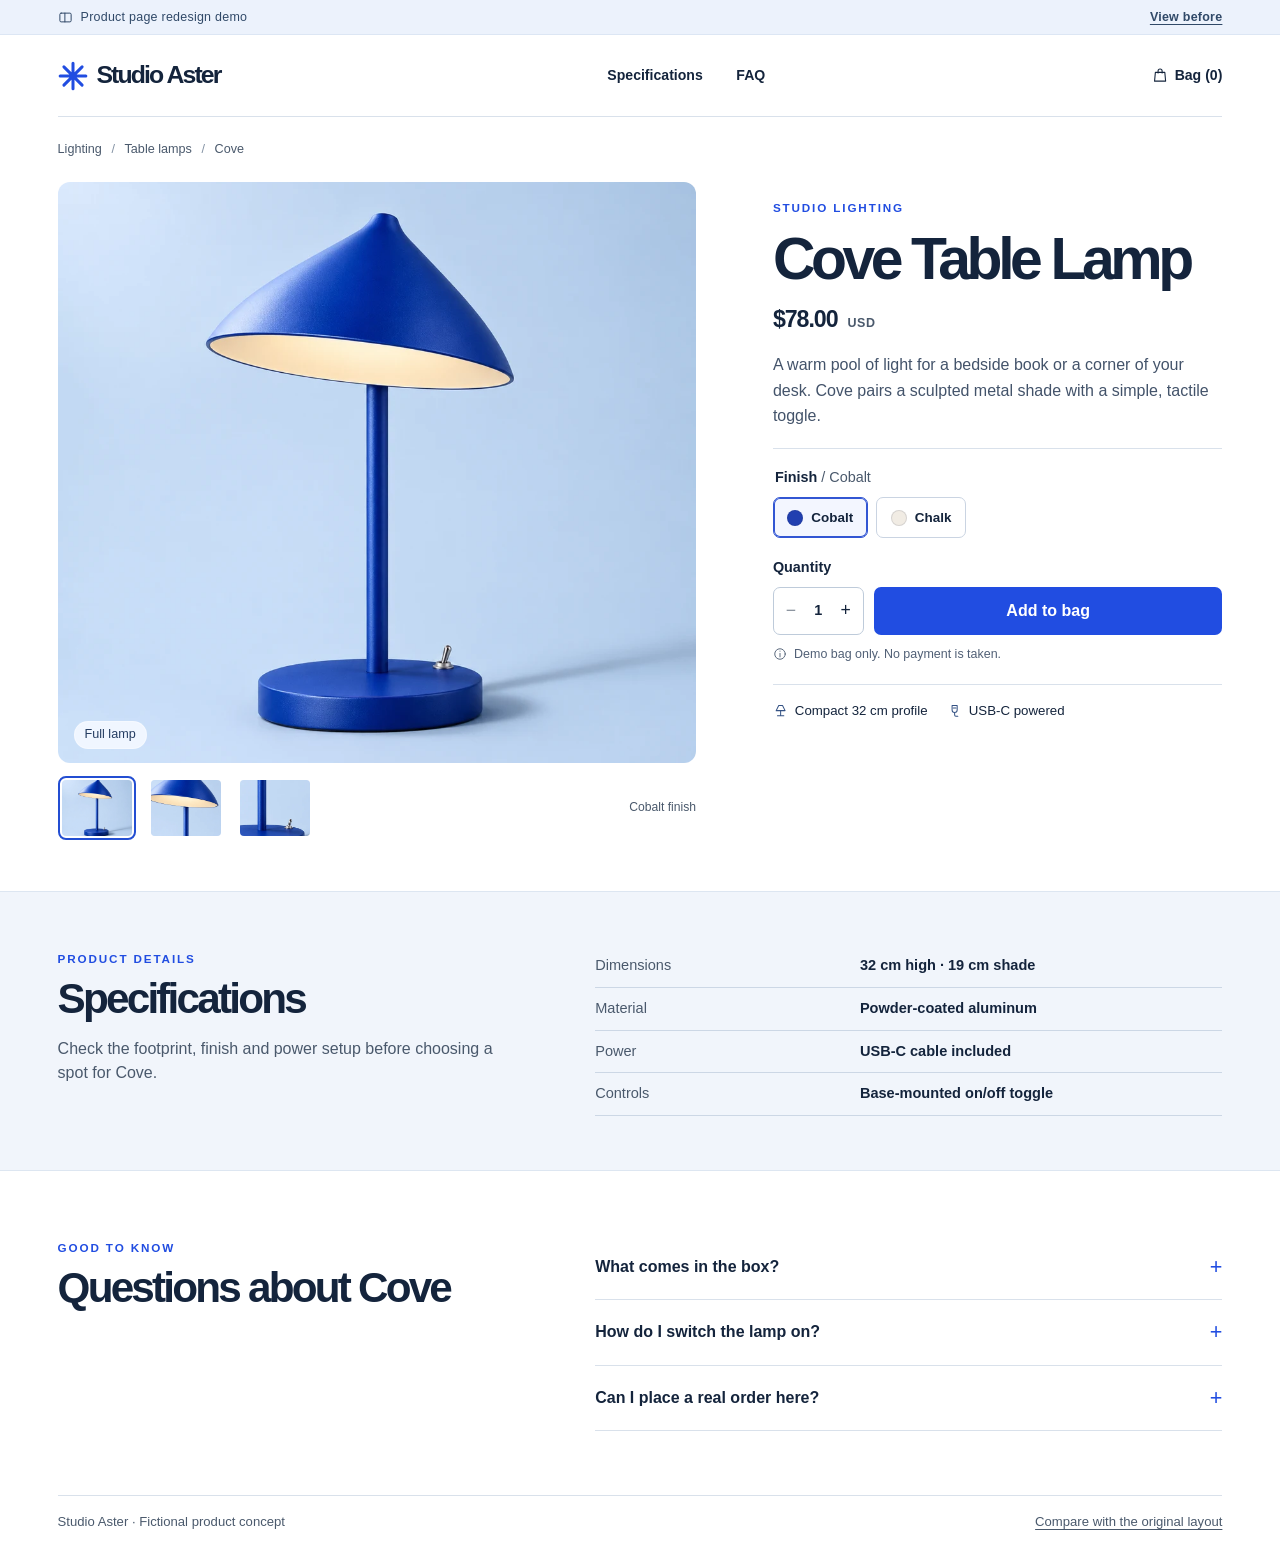
==== assets/demos/shopify/index.html @ 40d4dcee "Add standalone product-page and support-widget portfolio demos" ====
<!doctype html>
<html lang="en">
<head>
<meta charset="utf-8"><meta name="viewport" content="width=device-width,initial-scale=1"><meta name="theme-color" content="#ffffff">
<meta name="description" content="Explore a responsive product page redesign for the fictional Studio Aster Cove Table Lamp. Compare layouts, choose a finish, and try the demo shopping bag.">
<title>Cove Table Lamp · Studio Aster</title>
<style>
:root{color-scheme:light;--ink:#14243c;--muted:#4a596c;--accent:#214de1;--line:#d9e1eb;--cloud:#edf4fd;--bluewash:#f3f7fc;--font:"DM Sans","Inter","Helvetica Neue",Arial,sans-serif}
*{box-sizing:border-box}html{scroll-behavior:smooth;scroll-padding-top:1.3rem}body{margin:0;font:16px/1.5 var(--font);color:var(--ink);background:#fff}button,a,select{font:inherit}button,a{touch-action:manipulation}button{color:inherit;cursor:pointer}button:disabled{cursor:default;opacity:.5}a{color:inherit;text-underline-offset:.25em}button:focus-visible,a:focus-visible,summary:focus-visible,select:focus-visible{outline:3px solid #2e59e8;outline-offset:3px}button{border:0;background:none}svg{display:block;width:1.15em;height:1.15em;flex-shrink:0;fill:none;stroke:currentColor;stroke-width:1.6;stroke-linecap:round;stroke-linejoin:round}[hidden]{display:none!important}
.skip{position:absolute;z-index:10;left:-9999px}.skip:focus{left:1rem;top:1rem;padding:.6rem;background:#fff}
.workbar{background:#ecf2fc;border-bottom:1px solid #dce6f4;color:#304968}.workinner,.frame{width:min(1220px,calc(100% - clamp(38px,9vw,150px)));margin:auto}.workinner{display:flex;align-items:center;min-height:34px;justify-content:space-between;font-size:.78rem;letter-spacing:.02em;gap:.8rem}.workinner a{font-weight:bold}.workmark,.brand,.bagbutton,.quantity,.line-heading,.rowname,.detailhead,.brandline,.faq summary,.close,.qtyaction{display:flex;align-items:center}.workmark{gap:.5rem}.workmark svg{width:15px;height:15px}.brandline{justify-content:space-between;min-height:82px;gap:2rem;border-bottom:1px solid var(--line)}.brand{gap:.55rem;font-size:1.55rem;line-height:1;font-weight:780;letter-spacing:-.075em;text-decoration:none;white-space:nowrap}.brand svg{height:30px;width:30px;color:var(--accent);stroke-width:2.8}.brandline nav{display:flex;gap:2.1rem;align-items:center}.brandline nav a,.bagbutton{font-size:.88rem;font-weight:600;text-decoration:none}.brandline nav a:hover{text-decoration:underline}.bagbutton{gap:.4rem;padding:.5rem 0}.deskpath{display:flex;gap:.6rem;align-items:center;margin:1.45rem 0;color:var(--muted);font-size:.79rem}.deskpath i{font-style:normal;color:#8492a4}
.product{display:grid;grid-template-columns:minmax(0,1.25fr) minmax(0,.88fr);gap:clamp(30px,6vw,88px);align-items:start;padding-bottom:3.2rem}.visual{margin:0}.stage{overflow:hidden;position:relative;width:100%;aspect-ratio:1.1;background:#c5dcf4;border-radius:12px}.stage img,.thumbimg img{height:100%;width:100%;object-fit:cover;display:block;transition:transform .23s ease}.stage img{object-fit:contain;background:linear-gradient(110deg,#deebfc,#b4d1eb)}.stage.shade img,.thumbimg.shade img{transform:scale(2.15);transform-origin:50% 20%}.stage.switch img,.thumbimg.switch img{transform:scale(3.7);transform-origin:57% 89%}.stage.full img{object-fit:cover}.stage-caption{position:absolute;left:16px;bottom:14px;background:#f4f8ffeb;border:1px solid #fcfdff82;color:#253d62;padding:.22rem .62rem;border-radius:14px;font-size:.79rem}.thumbs{display:flex;gap:.7rem;margin-top:.8rem}.thumb{padding:2px;border-radius:8px;border:2px solid transparent;display:flex;align-items:center;background:none}.thumb[aria-pressed=true]{border-color:#234ed2}.thumbimg{display:block;width:clamp(50px,5.5vw,70px);aspect-ratio:1.25;overflow:hidden;border-radius:4px;background:var(--cloud)}.gallery-caption{display:flex;justify-content:space-between;align-items:center;margin-top:0;gap:.6rem}.gallery-caption>span{font-size:.76rem;color:var(--muted);margin-top:.8rem}
.information{padding-top:clamp(3px,1vw,16px)}.category{color:var(--accent);font-size:.73rem;font-weight:750;letter-spacing:.16em;text-transform:uppercase}.information h1{font-size:clamp(2.75rem,4.6vw,4.8rem);letter-spacing:-.075em;font-weight:610;line-height:.98;margin:.65rem 0 .9rem;max-width:8.7em}.price{font-size:1.45rem;letter-spacing:-.045em;font-weight:600}.currency{font-size:.78rem;font-weight:550;color:var(--muted);margin-left:.28rem;letter-spacing:.05em}.lede{line-height:1.58;color:#43536a;max-width:32rem;margin:1rem 0 1.23rem}.detailbox{border-top:1px solid var(--line);padding-top:1.12rem}.detailbox fieldset{padding:0;margin:0 0 1.2rem;border:0}.detailbox legend,.quantitylabel{font-size:.9rem;font-weight:650}.finishlabel{font-weight:450;color:var(--muted)}.swatches{display:flex;gap:.55rem;margin-top:.55rem}.swatch{display:flex;align-items:center;gap:.5rem;font-size:.84rem;font-weight:570;min-height:41px;border-radius:7px;border:1px solid #cad4e2;padding:.4rem .84rem}.swatch[aria-pressed=true]{border-color:#3256d3;box-shadow:inset 0 0 0 1px #3256d3;background:#f3f6ff}.chip{width:16px;height:16px;border-radius:50%;background:#213fb0;border:1px solid #28324b22}.chalkchip{background:#f1ece4}.purchase{display:flex;gap:.64rem;margin-top:.48rem}.quantity{border:1px solid #becbda;border-radius:7px;overflow:hidden;flex-shrink:0}.quantity button{padding:0;width:34px;height:46px;font-size:1.1rem}.quantity output{width:1.3rem;text-align:center;font-size:.9rem;font-weight:700}.add{flex:1;background:var(--accent);color:white;border-radius:7px;padding:.6rem 1rem;font-weight:650;min-height:46px}.add:hover{background:#163dc1}.demomsg{font-size:.78rem;color:#516076;display:flex;align-items:center;gap:.45rem;margin:.62rem 0 1.28rem}.demomsg svg{width:14px;height:14px}.highlights{border-top:1px solid var(--line);display:flex;flex-wrap:wrap;gap:.65rem 1.2rem;padding:1rem 0 0}.highlights span{display:flex;align-items:center;gap:.42rem;font-size:.83rem}.highlights svg{color:#345284}
.specs{background:#f1f5fb;border-top:1px solid #dde6f1;border-bottom:1px solid #dde6f1;padding:clamp(28px,4.2vw,62px) 0}.specgrid,.faqgrid{display:grid;grid-template-columns:1fr 1.4fr;gap:clamp(25px,7vw,110px)}h2{font-weight:580;font-size:clamp(2rem,3.3vw,3.25rem);line-height:1.05;letter-spacing:-.066em;margin:.45rem 0 1rem}.specgrid p{color:var(--muted);max-width:30rem}.specgrid dl{margin:0}.specgrid dl div{display:grid;grid-template-columns:.85fr 1.2fr;gap:.5rem;border-bottom:1px solid #ccd7e5;padding:.62rem 0;font-size:.91rem}.specgrid dt{color:var(--muted)}.specgrid dd{margin:0;font-weight:550}.faqgrid{padding:clamp(30px,5vw,78px) 0}.faq details{border-bottom:1px solid var(--line)}.faq summary{gap:1rem;justify-content:space-between;cursor:pointer;list-style:none;font-weight:600;padding:1rem 0}.faq summary::-webkit-details-marker{display:none}.faq summary::after{content:'+';font-size:1.35rem;font-weight:450;color:var(--accent)}.faq details[open] summary::after{content:'−'}.faq p{color:var(--muted);margin:0 0 1rem;max-width:42rem}.foot{padding:1rem 0 1.8rem;border-top:1px solid var(--line);display:flex;justify-content:space-between;gap:.8rem;flex-wrap:wrap;color:var(--muted);font-size:.82rem}
dialog{box-shadow:0 20px 100px #15244f33;color:var(--ink);border:1px solid var(--line);width:min(450px,calc(100% - 2rem));padding:0;border-radius:12px}dialog::backdrop{background:#14223870}.bagcontent{padding:1.5rem}.bagtitle{display:flex;align-items:center;justify-content:space-between}.bagtitle h2{font-size:2rem;margin:0}.close{border-radius:50%;justify-content:center;width:40px;height:40px;color:var(--ink);background:var(--bluewash)}.baglist{margin:1.2rem 0}.bagrow{padding:.85rem 0;display:grid;grid-template-columns:64px 1fr auto;align-items:center;gap:.7rem;border-bottom:1px solid var(--line)}.bagrow img{width:64px;height:64px;border-radius:5px}.bagrow button{padding:4px 0;text-decoration:underline;font-size:.8rem}.bagrow small{color:var(--muted);display:block}.total{display:flex;justify-content:space-between}.bagcontinue{width:100%;margin-top:1rem}.bagstatus{color:#823b08;font-size:.85rem;margin:.6rem 0}.bagstatus:empty{display:none}
.beforewrap{width:min(960px,calc(100% - 32px));margin:auto;color:#222;font:16px/1.5 Arial,sans-serif}.beforehead{border-bottom:1px solid #ddd;padding:1.2rem 0;font-size:1.25rem}.beforemain{display:grid;grid-template-columns:minmax(180px,280px) 1fr;gap:25px;margin:2.2rem 0 3rem}.beforemain img{width:100%;height:auto}.beforemain h1{font-size:1.55rem;letter-spacing:normal;margin:0}.beforemain p{margin:.7rem 0}.beforemain select{display:block;min-height:36px;margin:.3rem 0 .8rem}.beforemain .oldadd{background:#eaeaea;border:1px solid #999;border-radius:2px;padding:6px 18px}.beforeabout{border-top:1px solid #ccc;padding-top:1rem}.beforeabout h2{font-size:1.15rem;letter-spacing:normal}.beforefoot{font-size:.85rem;color:#555;margin:2.2rem 0}
@media(min-width:1500px){.product{grid-template-columns:1.18fr .92fr}.stage{aspect-ratio:1.15}}
@media(max-width:810px) and (min-width:681px){.workinner,.frame{width:calc(100% - 48px)}.product{grid-template-columns:1fr .95fr;gap:28px}.product h1{font-size:2.8rem}.gallery-caption>span{display:none}.quantity button{width:27px}.stage{aspect-ratio:.85}.brandline{min-height:70px}.brandline nav{gap:1rem}}
@media(max-width:680px){.workinner,.frame{width:calc(100% - 36px)}.workinner{height:36px;font-size:.72rem}.brandline{min-height:63px;gap:1rem}.brand{font-size:1.31rem}.brand svg{width:24px;height:24px}.brandline nav{display:none}.deskpath{margin:1rem 0;font-size:.73rem}.product{grid-template-columns:minmax(0,1fr);gap:1.45rem;padding-bottom:2.2rem}.stage{aspect-ratio:1.18}.gallery-caption>span{font-size:.74rem}.thumbs{gap:.38rem;margin-top:.5rem}.thumbimg{width:48px}.information{padding:0}.information h1{font-size:clamp(2.8rem,11vw,4.2rem);max-width:100%;margin-bottom:.72rem}.lede{margin:.8rem 0 1.1rem}.specgrid,.faqgrid{grid-template-columns:minmax(0,1fr);gap:.6rem}.specgrid p{margin:0 0 .7rem}.faqgrid{padding:2rem 0}.beforemain{grid-template-columns:1fr}.beforemain img{max-width:220px}.highlights{gap:.6rem .88rem}.foot{display:block}.foot a{display:inline-block;margin-top:.45rem}.qtyaction{min-width:32px}.beforemain{margin-top:1.2rem}.bagcontent{padding:1.15rem}}
@media(prefers-reduced-motion:reduce){*{scroll-behavior:auto!important;transition:none!important}}
</style>
</head>
<body>
<svg xmlns="http://www.w3.org/2000/svg" style="display:none" aria-hidden="true">
<symbol id="aster" viewBox="0 0 28 28"><path d="M14 2v24M2 14h24M5.5 5.5l17 17M5.5 22.5l17-17"/></symbol>
<symbol id="layout" viewBox="0 0 24 24"><rect x="3" y="5" width="18" height="14" rx="2"/><path d="M11 5v14"/></symbol>
<symbol id="bagico" viewBox="0 0 24 24"><path d="M5 8h14l1.2 13H3.8L5 8zM9 9V6a3 3 0 0 1 6 0v3"/></symbol>
<symbol id="lampico" viewBox="0 0 24 24"><path d="M5 12l4-8h6l4 8H5zM12 12v7m-5 1h10"/></symbol>
<symbol id="usbico" viewBox="0 0 24 24"><path d="M8 4h8v7a4 4 0 0 1-8 0V4zM10 8h4M12 15v4a2 2 0 0 0 2 2h3"/></symbol>
<symbol id="circlei" viewBox="0 0 24 24"><circle cx="12" cy="12" r="9"/><path d="M12 11v6m0-10v.2"/></symbol>
<symbol id="xicon" viewBox="0 0 24 24"><path d="M6 6l12 12M18 6L6 18"/></symbol>
</svg>
<a class="skip" href="#main">Skip to product</a>
<div class="workbar"><div class="workinner"><span class="workmark"><svg aria-hidden="true"><use href="#layout"/></svg>Product page redesign demo</span><a href="?view=before" id="version-link">View before</a></div></div>
<div id="after">
<header class="frame brandline"><a class="brand" href="#main" aria-label="Studio Aster, product"><svg aria-hidden="true"><use href="#aster"/></svg>Studio Aster</a><nav aria-label="Product navigation"><a href="#specifications">Specifications</a><a href="#faq">FAQ</a></nav><button type="button" class="bagbutton openbag"><svg aria-hidden="true"><use href="#bagico"/></svg><span>Bag (<span class="bagcount">0</span>)</span></button></header>
<main id="main" class="frame"><div class="deskpath" aria-label="Product category">Lighting <i>/</i> Table lamps <i>/</i> Cove</div>
<div class="product"><figure class="visual"><div class="stage full" id="stage"><img id="hero" alt="Cobalt blue Cove Table Lamp on a pale blue studio background"><span class="stage-caption" id="stage-caption">Full lamp</span></div><figcaption class="gallery-caption"><div class="thumbs" aria-label="Product image views"><button class="thumb" data-view="full" aria-label="View full lamp" aria-pressed="true"><span class="thumbimg"><img alt=""></span></button><button class="thumb" data-view="shade" aria-label="View shade detail" aria-pressed="false"><span class="thumbimg shade"><img alt=""></span></button><button class="thumb" data-view="switch" aria-label="View toggle detail" aria-pressed="false"><span class="thumbimg switch"><img alt=""></span></button></div><span id="gallery-finish">Cobalt finish</span></figcaption></figure>
<section class="information" aria-labelledby="product-title"><span class="category">Studio lighting</span><h1 id="product-title">Cove Table Lamp</h1><div class="price">$78.00 <span class="currency">USD</span></div><p class="lede">A warm pool of light for a bedside book or a corner of your desk. Cove pairs a sculpted metal shade with a simple, tactile toggle.</p>
<div class="detailbox"><fieldset><legend>Finish <span class="finishlabel">/ <span id="finishlabel">Cobalt</span></span></legend><div class="swatches"><button class="swatch" type="button" data-finish="Cobalt" aria-pressed="true"><span class="chip"></span>Cobalt</button><button class="swatch" type="button" data-finish="Chalk" aria-pressed="false"><span class="chip chalkchip"></span>Chalk</button></div></fieldset>
<div class="quantitylabel" id="qtylabel">Quantity</div><div class="purchase"><div class="quantity" role="group" aria-labelledby="qtylabel"><button type="button" id="minus" aria-label="Decrease quantity" disabled>−</button><output id="quantity" aria-live="polite">1</output><button type="button" id="plus" aria-label="Increase quantity">+</button></div><button type="button" id="add" class="add">Add to bag</button></div><div class="demomsg"><svg aria-hidden="true"><use href="#circlei"/></svg>Demo bag only. No payment is taken.</div></div><div class="highlights"><span><svg aria-hidden="true"><use href="#lampico"/></svg>Compact 32 cm profile</span><span><svg aria-hidden="true"><use href="#usbico"/></svg>USB-C powered</span></div></section></div></main>
<section class="specs" id="specifications"><div class="frame specgrid"><div><span class="category">Product details</span><h2>Specifications</h2><p>Check the footprint, finish and power setup before choosing a spot for Cove.</p></div><dl><div><dt>Dimensions</dt><dd>32 cm high · 19 cm shade</dd></div><div><dt>Material</dt><dd>Powder-coated aluminum</dd></div><div><dt>Power</dt><dd>USB-C cable included</dd></div><div><dt>Controls</dt><dd>Base-mounted on/off toggle</dd></div></dl></div></section>
<section class="frame faqgrid" id="faq"><div><span class="category">Good to know</span><h2>Questions about Cove</h2></div><div class="faq"><details><summary>What comes in the box?</summary><p>The concept package includes one Cove Table Lamp and one USB-C cable. A wall adapter is sold separately.</p></details><details><summary>How do I switch the lamp on?</summary><p>Connect the USB-C cable to a compatible power adapter, then flip the small metal toggle at the base. The switch turns the lamp on or off.</p></details><details><summary>Can I place a real order here?</summary><p>Cove is a fictional portfolio product. The shopping bag runs in this browser. This demo never collects contact details or payments.</p></details></div></section><footer class="frame foot"><span>Studio Aster · Fictional product concept</span><a href="?view=before" class="beforelink">Compare with the original layout</a></footer></div>
<div id="before" hidden><div class="beforewrap"><header class="beforehead">Studio Aster &nbsp; / &nbsp; Lighting</header><main id="oldmain" class="beforemain"><div><img id="oldimage" alt="Cove Table Lamp in Cobalt"></div><div><h1>Cove Table Lamp</h1><p>$78.00 USD</p><p>Table lamp with a metal shade and an on/off switch.</p><label for="oldfinish">Finish</label><select id="oldfinish"><option>Cobalt</option><option>Chalk</option></select><button class="oldadd" id="oldadd">Add to bag</button><p><button class="openbag">View bag (<span class="bagcount">0</span>)</button></p></div></main><section class="beforeabout"><h2>Product information</h2><p>Powder-coated aluminum. 32 cm high with a 19 cm shade. Includes a USB-C cable. Wall adapter sold separately.</p></section><footer class="beforefoot">Portfolio baseline · Fictional product and demo bag. <a class="afterlink" href="?view=after">See the redesign</a></footer></div></div>
<dialog id="bag" aria-labelledby="bagtitle"><div class="bagcontent"><div class="bagtitle"><h2 id="bagtitle">Your bag</h2><button type="button" class="close" id="closebag" aria-label="Close bag"><svg aria-hidden="true"><use href="#xicon"/></svg></button></div><div id="baglist" class="baglist"></div><div class="total"><strong>Subtotal</strong><strong id="subtotal">$0.00 USD</strong></div><p id="bagstatus" class="bagstatus" role="status"></p><p class="demomsg"><svg aria-hidden="true"><use href="#circlei"/></svg>Portfolio demo. No checkout or payment.</p><button id="continue" class="add bagcontinue">Continue exploring</button></div></dialog>
<script>
const images={Cobalt:'[data-uri]',Chalk:'[data-uri]'};
const finishes=Object.keys(images),labels={full:'Full lamp',shade:'Shade detail',switch:'Toggle detail'};
const find=id=>document.getElementById(id),all=selector=>Array.from(document.querySelectorAll(selector));
const storageKey='tianyu-studio-aster-demo-bag-v1',unitPrice=78;
let finish='Cobalt',quantity=1,view='full',bag=Object.fromEntries(finishes.map(f=>[f,0]));
try{const saved=JSON.parse(localStorage.getItem(storageKey)||'{}');for(const f of finishes){if(Number.isInteger(saved?.[f])&&saved[f]>=0&&saved[f]<=9)bag[f]=saved[f];}}catch{}
function save(){try{localStorage.setItem(storageKey,JSON.stringify(bag));}catch{}}
const currency=amount=>'$'+amount.toFixed(2)+' USD';
function showProduct(){const src=images[finish];find('hero').src=src;find('hero').alt=finish+' Cove Table Lamp, '+labels[view].toLowerCase();find('oldimage').src=src;find('oldimage').alt='Cove Table Lamp in '+finish;find('oldfinish').value=finish;find('stage').className='stage '+view;find('stage-caption').textContent=labels[view];find('finishlabel').textContent=finish;find('gallery-finish').textContent=finish+' finish';all('[data-finish]').forEach(button=>button.setAttribute('aria-pressed',String(button.dataset.finish===finish)));all('[data-view]').forEach(button=>{button.setAttribute('aria-pressed',String(button.dataset.view===view));button.querySelector('img').src=src;});}
function showQuantity(){find('quantity').textContent=quantity;find('minus').disabled=quantity<=1;find('plus').disabled=quantity>=9;}
function updateBag(){const count=finishes.reduce((sum,f)=>sum+bag[f],0);all('.bagcount').forEach(el=>el.textContent=count);find('subtotal').textContent=currency(unitPrice*count);const list=find('baglist');list.replaceChildren();if(!count){const message=document.createElement('p');message.textContent='Your demo bag is empty.';list.append(message);return;}
for(const f of finishes){const n=bag[f];if(!n)continue;const row=document.createElement('div');row.className='bagrow';const image=document.createElement('img');image.src=images[f];image.alt='Cove in '+f;const copy=document.createElement('div'),title=document.createElement('strong'),info=document.createElement('small'),remove=document.createElement('button'),price=document.createElement('span');title.textContent='Cove Table Lamp';info.textContent=f+' · Qty '+n;remove.type='button';remove.textContent='Remove';remove.setAttribute('aria-label','Remove '+f+' from bag');remove.addEventListener('click',()=>{bag[f]=0;save();updateBag();find('bagstatus').textContent=f+' removed.';find('closebag').focus();});copy.append(title,info,remove);price.textContent='$'+(unitPrice*n).toFixed(2);row.append(image,copy,price);list.append(row);}}
function openBag(message=''){updateBag();find('bagstatus').textContent=message;if(!find('bag').open){find('bag').showModal();}find('closebag').focus();}
function add(n){if(bag[finish]+n>9){openBag('Demo limit is 9 lamps per finish. Your bag has '+bag[finish]+' in '+finish+'.');return;}bag[finish]+=n;save();openBag('Added '+n+' in '+finish+'.');}
function choose(value){if(!finishes.includes(value))return;finish=value;view='full';showProduct();}
all('[data-finish]').forEach(button=>button.addEventListener('click',()=>choose(button.dataset.finish)));all('[data-view]').forEach(button=>button.addEventListener('click',()=>{view=button.dataset.view;showProduct();}));find('oldfinish').addEventListener('change',e=>choose(e.target.value));find('minus').addEventListener('click',()=>{quantity=Math.max(1,quantity-1);showQuantity();});find('plus').addEventListener('click',()=>{quantity=Math.min(9,quantity+1);showQuantity();});find('add').addEventListener('click',()=>add(quantity));find('oldadd').addEventListener('click',()=>add(1));all('.openbag').forEach(button=>button.addEventListener('click',()=>openBag()));for(const id of ['continue','closebag'])find(id).addEventListener('click',()=>find('bag').close());find('bag').addEventListener('click',e=>{if(e.target===find('bag')){const r=find('bag').getBoundingClientRect();if(e.clientX<r.left||e.clientX>r.right||e.clientY<r.top||e.clientY>r.bottom)find('bag').close();}});
function setLayout(){const baseline=new URLSearchParams(location.search).get('view')==='before'||location.hash==='#before';find('before').hidden=!baseline;find('after').hidden=baseline;document.querySelector('.skip').href=baseline?'#oldmain':'#main';find('version-link').textContent=baseline?'View redesign':'View before';find('version-link').href=baseline?'?view=after':'?view=before';document.title=(baseline?'Original layout':'Cove Table Lamp')+' · Studio Aster';}
for(const el of [find('version-link'),...all('.afterlink,.beforelink')])el.addEventListener('click',event=>{if(event.ctrlKey||event.metaKey||event.shiftKey||event.altKey)return;event.preventDefault();const url=new URL(location.href);url.searchParams.set('view',el.getAttribute('href').includes('before')?'before':'after');url.hash='';try{history.pushState({},'',url);setLayout();window.scrollTo(0,0);find('version-link').focus();}catch{location.href=url.href;}});window.addEventListener('popstate',setLayout);
showProduct();showQuantity();updateBag();setLayout();
</script></body></html>
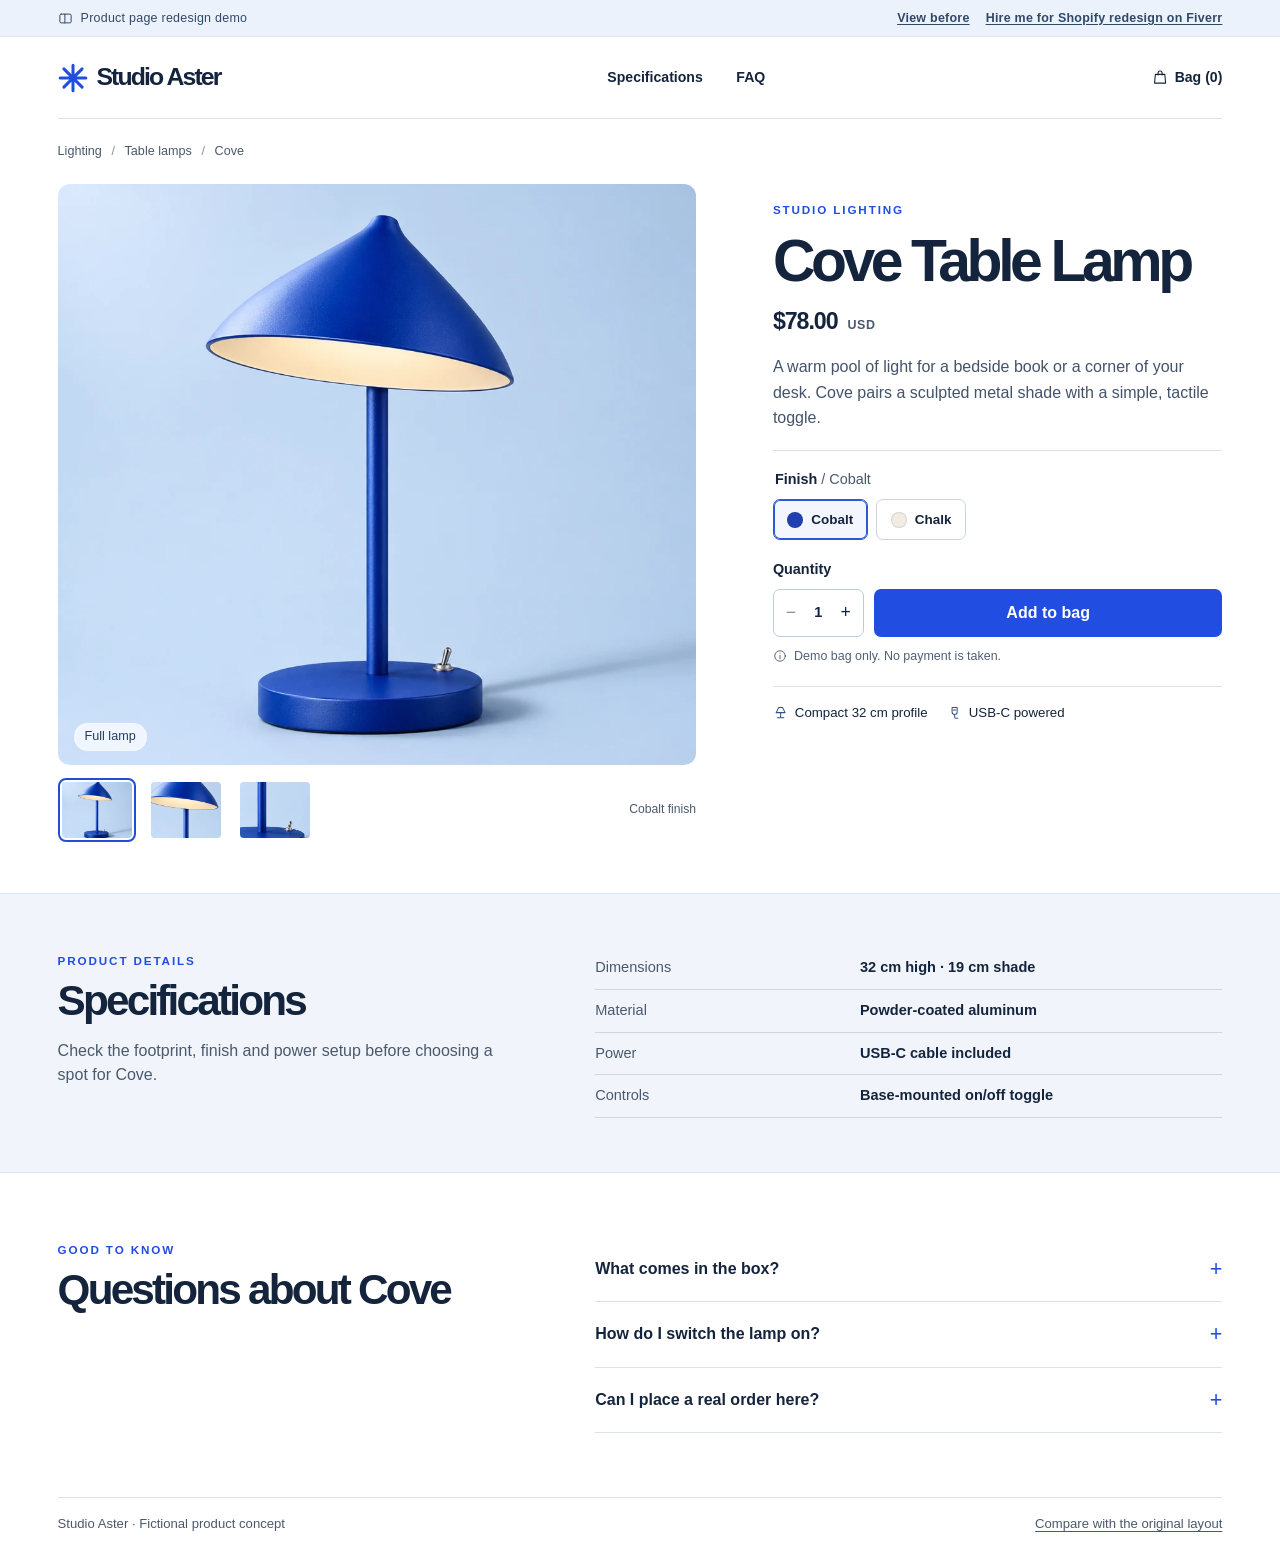
==== commit 4e1dd04c: "Link portfolio banner to the Shopify redesign service" ====
--- a/assets/demos/shopify/index.html
+++ b/assets/demos/shopify/index.html
@@ -18,6 +18,7 @@
 @media(max-width:810px) and (min-width:681px){.workinner,.frame{width:calc(100% - 48px)}.product{grid-template-columns:1fr .95fr;gap:28px}.product h1{font-size:2.8rem}.gallery-caption>span{display:none}.quantity button{width:27px}.stage{aspect-ratio:.85}.brandline{min-height:70px}.brandline nav{gap:1rem}}
 @media(max-width:680px){.workinner,.frame{width:calc(100% - 36px)}.workinner{height:36px;font-size:.72rem}.brandline{min-height:63px;gap:1rem}.brand{font-size:1.31rem}.brand svg{width:24px;height:24px}.brandline nav{display:none}.deskpath{margin:1rem 0;font-size:.73rem}.product{grid-template-columns:minmax(0,1fr);gap:1.45rem;padding-bottom:2.2rem}.stage{aspect-ratio:1.18}.gallery-caption>span{font-size:.74rem}.thumbs{gap:.38rem;margin-top:.5rem}.thumbimg{width:48px}.information{padding:0}.information h1{font-size:clamp(2.8rem,11vw,4.2rem);max-width:100%;margin-bottom:.72rem}.lede{margin:.8rem 0 1.1rem}.specgrid,.faqgrid{grid-template-columns:minmax(0,1fr);gap:.6rem}.specgrid p{margin:0 0 .7rem}.faqgrid{padding:2rem 0}.beforemain{grid-template-columns:1fr}.beforemain img{max-width:220px}.highlights{gap:.6rem .88rem}.foot{display:block}.foot a{display:inline-block;margin-top:.45rem}.qtyaction{min-width:32px}.beforemain{margin-top:1.2rem}.bagcontent{padding:1.15rem}}
 @media(prefers-reduced-motion:reduce){*{scroll-behavior:auto!important;transition:none!important}}
+.workinner{height:auto;flex-wrap:wrap;padding-block:4px;row-gap:0}.portfolio-links{display:flex;align-items:center;flex-wrap:wrap;gap:0 1rem}.portfolio-links a{display:inline-flex;align-items:center;min-height:28px;text-decoration:underline;text-underline-offset:.17em}@media(max-width:620px){.workinner{align-content:center}.portfolio-links{flex-basis:100%;gap:0 .85rem}}
 </style>
 </head>
 <body>
@@ -31,7 +32,7 @@
 <symbol id="xicon" viewBox="0 0 24 24"><path d="M6 6l12 12M18 6L6 18"/></symbol>
 </svg>
 <a class="skip" href="#main">Skip to product</a>
-<div class="workbar"><div class="workinner"><span class="workmark"><svg aria-hidden="true"><use href="#layout"/></svg>Product page redesign demo</span><a href="?view=before" id="version-link">View before</a></div></div>
+<div class="workbar"><div class="workinner"><span class="workmark"><svg aria-hidden="true"><use href="#layout"/></svg>Product page redesign demo</span><div class="portfolio-links"><a href="?view=before" id="version-link">View before</a><a href="https://www.fiverr.com/s/9dGpB2e">Hire me for Shopify redesign on Fiverr</a></div></div></div>
 <div id="after">
 <header class="frame brandline"><a class="brand" href="#main" aria-label="Studio Aster, product"><svg aria-hidden="true"><use href="#aster"/></svg>Studio Aster</a><nav aria-label="Product navigation"><a href="#specifications">Specifications</a><a href="#faq">FAQ</a></nav><button type="button" class="bagbutton openbag"><svg aria-hidden="true"><use href="#bagico"/></svg><span>Bag (<span class="bagcount">0</span>)</span></button></header>
 <main id="main" class="frame"><div class="deskpath" aria-label="Product category">Lighting <i>/</i> Table lamps <i>/</i> Cove</div>
